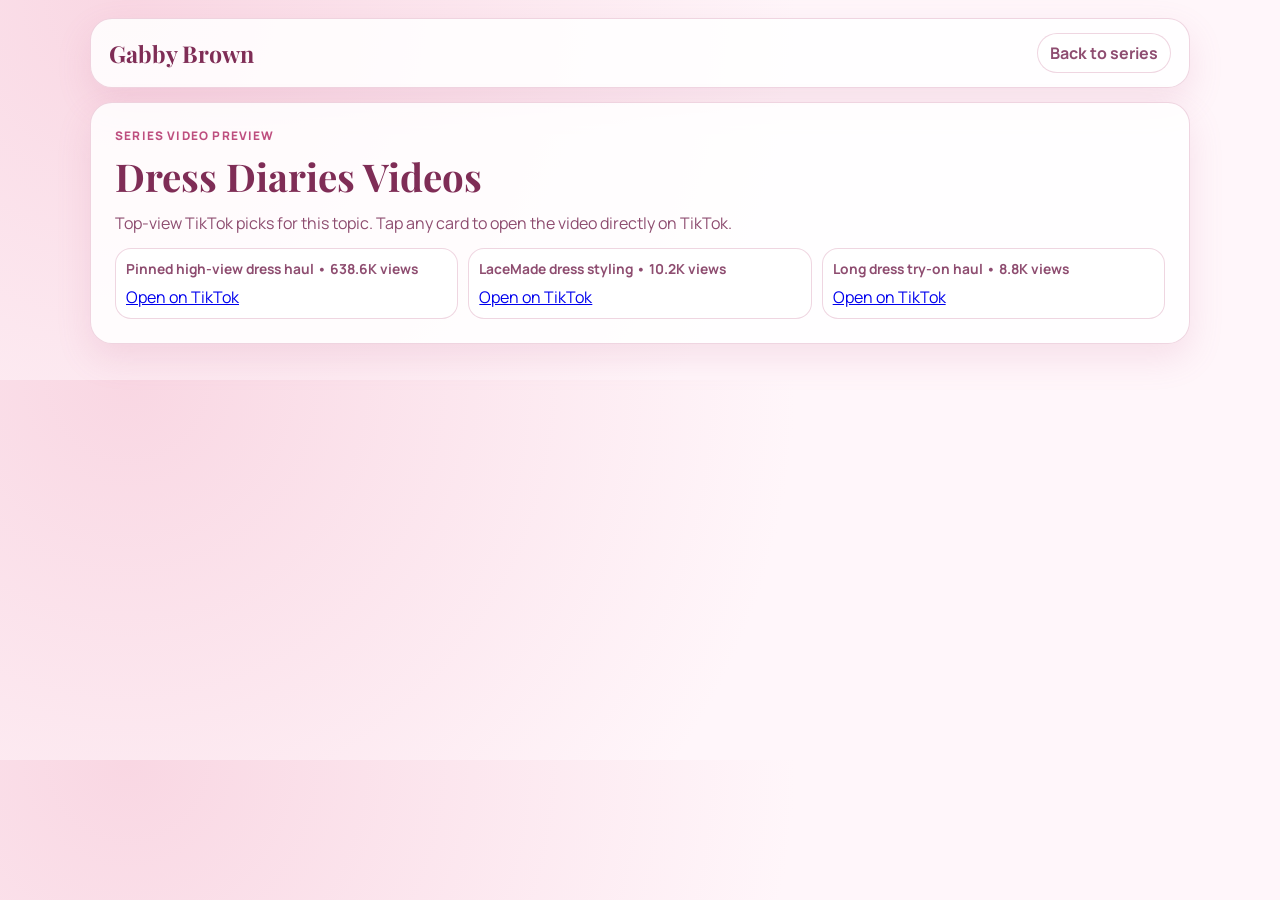
==== series-videos.html @ aa098380 "Add clickable series cards and topic video preview page" ====
<!DOCTYPE html>
<html lang="en">
<head>
  <meta charset="UTF-8">
  <meta name="viewport" content="width=device-width, initial-scale=1.0">
  <title>Series Topic Videos | Gabby Brown</title>
  <meta name="description" content="Preview top TikTok videos for each Feminine Fashion Series topic.">
  <link rel="preconnect" href="https://fonts.googleapis.com">
  <link rel="preconnect" href="https://fonts.gstatic.com" crossorigin>
  <link href="https://fonts.googleapis.com/css2?family=Playfair+Display:wght@600;700&family=Manrope:wght@400;500;700&display=swap" rel="stylesheet">
  <style>
    :root {
      --bg-a: #f9d7e3;
      --bg-b: #fff6fa;
      --ink: #672f4c;
      --ink-soft: #8e4d70;
      --line: rgba(198, 108, 149, 0.28);
      --card: rgba(255, 255, 255, 0.86);
      --title: #7f2d56;
    }

    * {
      box-sizing: border-box;
    }

    body {
      margin: 0;
      font-family: "Manrope", sans-serif;
      color: var(--ink);
      background: radial-gradient(circle at 10% 0%, var(--bg-a), var(--bg-b) 55%);
    }

    .wrap {
      width: min(1100px, 94vw);
      margin: 18px auto 36px;
      display: grid;
      gap: 14px;
    }

    .bar,
    .panel {
      border: 1px solid var(--line);
      border-radius: 22px;
      background: var(--card);
      box-shadow: 0 14px 34px rgba(198, 108, 149, 0.16);
    }

    .bar {
      padding: 14px 18px;
      display: flex;
      align-items: center;
      justify-content: space-between;
      gap: 12px;
    }

    .brand {
      text-decoration: none;
      color: var(--title);
      font-family: "Playfair Display", serif;
      font-weight: 700;
      font-size: 1.45rem;
    }

    .back {
      text-decoration: none;
      color: var(--ink-soft);
      font-weight: 700;
      border: 1px solid var(--line);
      border-radius: 999px;
      padding: 8px 12px;
      background: rgba(255, 255, 255, 0.78);
    }

    .panel {
      padding: clamp(16px, 2.8vw, 24px);
    }

    .kicker {
      margin: 0 0 6px;
      text-transform: uppercase;
      letter-spacing: 0.1em;
      font-size: 0.74rem;
      color: #be4f7f;
      font-weight: 800;
    }

    h1 {
      margin: 0;
      font-family: "Playfair Display", serif;
      color: var(--title);
      font-size: clamp(1.55rem, 4vw, 2.4rem);
    }

    .desc {
      margin: 10px 0 0;
      color: var(--ink-soft);
      max-width: 70ch;
    }

    .video-grid {
      margin-top: 14px;
      display: grid;
      grid-template-columns: repeat(3, minmax(0, 1fr));
      gap: 10px;
    }

    .video-card {
      border: 1px solid var(--line);
      border-radius: 16px;
      background: rgba(255, 255, 255, 0.85);
      padding: 10px;
    }

    .video-meta {
      margin: 0 0 8px;
      color: var(--ink-soft);
      font-size: 0.86rem;
      font-weight: 700;
    }

    .tiktok-embed {
      margin: 0 !important;
      min-width: 100% !important;
      max-width: 100% !important;
    }

    @media (max-width: 980px) {
      .video-grid {
        grid-template-columns: repeat(2, minmax(0, 1fr));
      }
    }

    @media (max-width: 700px) {
      .video-grid {
        grid-template-columns: 1fr;
      }
    }
  </style>
</head>
<body>
  <div class="wrap">
    <header class="bar">
      <a class="brand" href="index.html#top">Gabby Brown</a>
      <a class="back" href="index.html#story">Back to series</a>
    </header>

    <main class="panel">
      <p class="kicker">Series Video Preview</p>
      <h1 id="topic-title">Femenine Fashion Series</h1>
      <p class="desc">Top-view TikTok picks for this topic. Tap any card to open the video directly on TikTok.</p>
      <section id="video-grid" class="video-grid" aria-label="Topic video previews"></section>
    </main>
  </div>

  <script>
    const topicData = {
      "dress-diaries": {
        title: "Dress Diaries",
        videos: [
          { id: "7504461138743119135", views: "638.6K views", label: "Pinned high-view dress haul" },
          { id: "7647699747846802719", views: "10.2K views", label: "LaceMade dress styling" },
          { id: "7644378509011340574", views: "8.8K views", label: "Long dress try-on haul" }
        ]
      },
      "thrift-treasure": {
        title: "Thrift Treasure",
        videos: [
          { id: "7649543714284637471", views: "3.5K views", label: "Thrift with me episode" },
          { id: "7646166981535599903", views: "2.6K views", label: "Girly shopping haul" },
          { id: "7652154014557097246", views: "2.8K views", label: "Closet and thrift styling" }
        ]
      },
      "princess-parties": {
        title: "Princess Parties",
        videos: [
          { id: "7505909339182353695", views: "115.9K views", label: "Pinned pink picnic birthday" },
          { id: "7649133498279791903", views: "13.4K views", label: "Birthday gifts haul" },
          { id: "7650283305430011166", views: "12.6K views", label: "Birthday feminine haul" }
        ]
      },
      "girly-lifestyle": {
        title: "Girly Lifestyle",
        videos: [
          { id: "7643968802933198111", views: "26.2K views", label: "Summer lifestyle haul" },
          { id: "7621332280509828383", views: "24.7K views", label: "Spring dresses lifestyle" },
          { id: "7652533132226317599", views: "10.6K views", label: "Princess pajama routine" }
        ]
      },
      "closet-color-stories": {
        title: "Closet Color Stories",
        videos: [
          { id: "7652154014557097246", views: "2.8K views", label: "Closet dress combinations" },
          { id: "7651787353052187918", views: "12.5K views", label: "Pink tops and outfit palette" },
          { id: "7646958464853396767", views: "12.7K views", label: "Summer palette dress picks" }
        ]
      },
      "orlando-vlog-notes": {
        title: "Orlando Vlog Notes",
        videos: [
          { id: "7505909339182353695", views: "115.9K views", label: "Garden picnic day vlog" },
          { id: "7649017727415373087", views: "1.2K views", label: "Creator day style note" },
          { id: "7646166981535599903", views: "2.6K views", label: "Outings and shopping notes" }
        ]
      }
    };

    const params = new URLSearchParams(window.location.search);
    const topicKey = params.get("topic") || "dress-diaries";
    const topic = topicData[topicKey] || topicData["dress-diaries"];

    document.getElementById("topic-title").textContent = topic.title + " Videos";

    const grid = document.getElementById("video-grid");
    topic.videos.forEach((video) => {
      const card = document.createElement("article");
      card.className = "video-card";
      card.innerHTML = `
        <p class="video-meta">${video.label} • ${video.views}</p>
        <blockquote
          class="tiktok-embed"
          cite="https://www.tiktok.com/@gabbybrownr/video/${video.id}"
          data-video-id="${video.id}"
          style="max-width: 605px; min-width: 325px;"
        >
          <section>
            <a target="_blank" rel="noopener" href="https://www.tiktok.com/@gabbybrownr/video/${video.id}">
              Open on TikTok
            </a>
          </section>
        </blockquote>
      `;
      grid.appendChild(card);
    });
  </script>
  <script async src="https://www.tiktok.com/embed.js"></script>
</body>
</html>
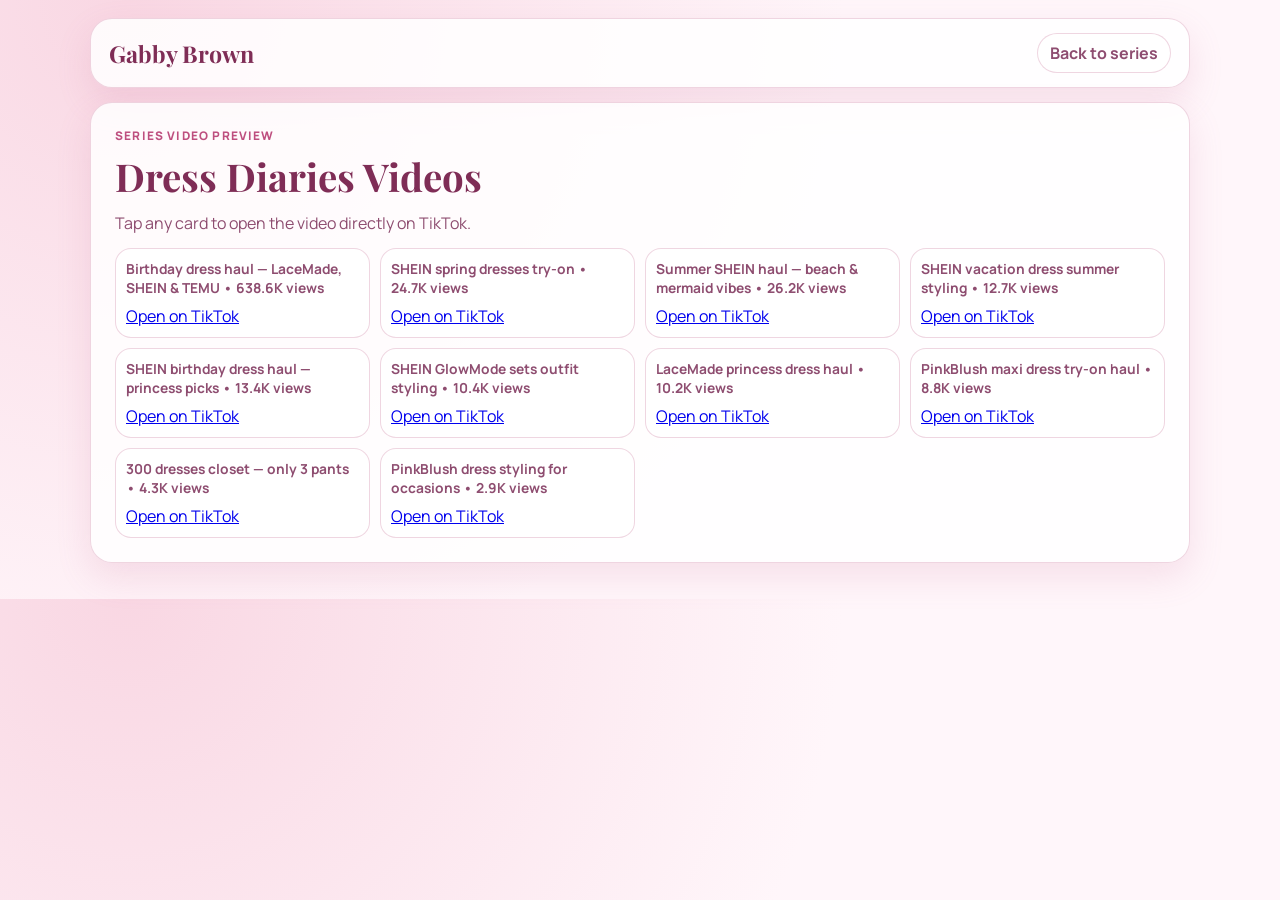
==== commit b94a8e43: "Expand series videos with all high-view content per topic" ====
--- a/series-videos.html
+++ b/series-videos.html
@@ -100,7 +100,7 @@
     .video-grid {
       margin-top: 14px;
       display: grid;
-      grid-template-columns: repeat(3, minmax(0, 1fr));
+      grid-template-columns: repeat(4, minmax(0, 1fr));
       gap: 10px;
     }
 
@@ -122,6 +122,12 @@
       margin: 0 !important;
       min-width: 100% !important;
       max-width: 100% !important;
+    }
+
+    @media (max-width: 1100px) {
+      .video-grid {
+        grid-template-columns: repeat(3, minmax(0, 1fr));
+      }
     }
 
     @media (max-width: 980px) {
@@ -147,7 +153,7 @@
     <main class="panel">
       <p class="kicker">Series Video Preview</p>
       <h1 id="topic-title">Femenine Fashion Series</h1>
-      <p class="desc">Top-view TikTok picks for this topic. Tap any card to open the video directly on TikTok.</p>
+      <p class="desc">Tap any card to open the video directly on TikTok.</p>
       <section id="video-grid" class="video-grid" aria-label="Topic video previews"></section>
     </main>
   </div>
@@ -157,49 +163,71 @@
       "dress-diaries": {
         title: "Dress Diaries",
         videos: [
-          { id: "7504461138743119135", views: "638.6K views", label: "Pinned high-view dress haul" },
-          { id: "7647699747846802719", views: "10.2K views", label: "LaceMade dress styling" },
-          { id: "7644378509011340574", views: "8.8K views", label: "Long dress try-on haul" }
+          { id: "7504461138743119135", views: "638.6K views", label: "Birthday dress haul — LaceMade, SHEIN & TEMU" },
+          { id: "7621332280509828383", views: "24.7K views",  label: "SHEIN spring dresses try-on" },
+          { id: "7643968802933198111", views: "26.2K views",  label: "Summer SHEIN haul — beach & mermaid vibes" },
+          { id: "7646958464853396767", views: "12.7K views",  label: "SHEIN vacation dress summer styling" },
+          { id: "7649133498279791903", views: "13.4K views",  label: "SHEIN birthday dress haul — princess picks" },
+          { id: "7644321950008970527", views: "10.4K views",  label: "SHEIN GlowMode sets outfit styling" },
+          { id: "7647699747846802719", views: "10.2K views",  label: "LaceMade princess dress haul" },
+          { id: "7644378509011340574", views: "8.8K views",   label: "PinkBlush maxi dress try-on haul" },
+          { id: "7651757456711748895", views: "4.3K views",   label: "300 dresses closet — only 3 pants" },
+          { id: "7652154014557097246", views: "2.9K views",   label: "PinkBlush dress styling for occasions" }
         ]
       },
       "thrift-treasure": {
         title: "Thrift Treasure",
         videos: [
-          { id: "7649543714284637471", views: "3.5K views", label: "Thrift with me episode" },
-          { id: "7646166981535599903", views: "2.6K views", label: "Girly shopping haul" },
-          { id: "7652154014557097246", views: "2.8K views", label: "Closet and thrift styling" }
+          { id: "7649543714284637471", views: "3.6K views",   label: "Thrift with me — Goodwill color palette finds" },
+          { id: "7646166981535599903", views: "2.7K views",   label: "Girly haul — Costa Rica boutique finds" },
+          { id: "7645808378064719134", views: "3.5K views",   label: "LaceMade princess dress — vintage lace find" },
+          { id: "7645124710027644191", views: "4.1K views",   label: "LaceMade birthday dress haul" },
+          { id: "7651757456711748895", views: "4.3K views",   label: "Closet tour — feminine dress collection" }
         ]
       },
       "princess-parties": {
         title: "Princess Parties",
         videos: [
-          { id: "7505909339182353695", views: "115.9K views", label: "Pinned pink picnic birthday" },
-          { id: "7649133498279791903", views: "13.4K views", label: "Birthday gifts haul" },
-          { id: "7650283305430011166", views: "12.6K views", label: "Birthday feminine haul" }
+          { id: "7505909339182353695", views: "115.9K views", label: "Garden picnic birthday — Bridgerton aesthetic" },
+          { id: "7504461138743119135", views: "638.6K views", label: "Birthday dress haul Pt.3 — princess fairy picks" },
+          { id: "7649133498279791903", views: "13.4K views",  label: "SHEIN birthday gifts haul — princess theme" },
+          { id: "7650283305430011166", views: "12.6K views",  label: "SHEIN feminine birthday haul" },
+          { id: "7645808378064719134", views: "3.5K views",   label: "LaceMade vintage princess dress" },
+          { id: "7645124710027644191", views: "4.1K views",   label: "LaceMade birthday dress worn at my party" }
         ]
       },
       "girly-lifestyle": {
         title: "Girly Lifestyle",
         videos: [
-          { id: "7643968802933198111", views: "26.2K views", label: "Summer lifestyle haul" },
-          { id: "7621332280509828383", views: "24.7K views", label: "Spring dresses lifestyle" },
-          { id: "7652533132226317599", views: "10.6K views", label: "Princess pajama routine" }
+          { id: "7643968802933198111", views: "26.2K views",  label: "Summer SHEIN haul — beach mermaid lifestyle" },
+          { id: "7621332280509828383", views: "24.7K views",  label: "SHEIN spring dresses — everyday feminine looks" },
+          { id: "7651787353052187918", views: "12.5K views",  label: "SHEIN pink top — favorite daily wear" },
+          { id: "7652533132226317599", views: "10.6K views",  label: "SHEIN PalaceNights princess pajama routine" },
+          { id: "7644321950008970527", views: "10.4K views",  label: "SHEIN GlowMode gym sets" },
+          { id: "7649017727415373087", views: "1.2K views",   label: "Wildflower Cases — new mermaid phone case" }
         ]
       },
       "closet-color-stories": {
         title: "Closet Color Stories",
         videos: [
-          { id: "7652154014557097246", views: "2.8K views", label: "Closet dress combinations" },
-          { id: "7651787353052187918", views: "12.5K views", label: "Pink tops and outfit palette" },
-          { id: "7646958464853396767", views: "12.7K views", label: "Summer palette dress picks" }
+          { id: "7504461138743119135", views: "638.6K views", label: "Dress haul — coquette floral palette" },
+          { id: "7646958464853396767", views: "12.7K views",  label: "SHEIN summer vacation dress palette" },
+          { id: "7651787353052187918", views: "12.5K views",  label: "Pink SHEIN top — color story everyday" },
+          { id: "7646166981535599903", views: "2.7K views",   label: "Costa Rica haul — feminine color palette" },
+          { id: "7644378509011340574", views: "8.8K views",   label: "PinkBlush floral maxi dresses color story" },
+          { id: "7651757456711748895", views: "4.3K views",   label: "300 dress closet palette tour" },
+          { id: "7652154014557097246", views: "2.9K views",   label: "PinkBlush occasion dresses — color variety" }
         ]
       },
       "orlando-vlog-notes": {
         title: "Orlando Vlog Notes",
         videos: [
-          { id: "7505909339182353695", views: "115.9K views", label: "Garden picnic day vlog" },
-          { id: "7649017727415373087", views: "1.2K views", label: "Creator day style note" },
-          { id: "7646166981535599903", views: "2.6K views", label: "Outings and shopping notes" }
+          { id: "7505909339182353695", views: "115.9K views", label: "Garden picnic birthday vlog — Orlando" },
+          { id: "7621332280509828383", views: "24.7K views",  label: "Spring SHEIN dresses — Orlando lifestyle" },
+          { id: "7643968802933198111", views: "26.2K views",  label: "Summer beach haul — Orlando mermaid vibes" },
+          { id: "7650283305430011166", views: "12.6K views",  label: "Birthday haul Orlando — feminine SHEIN" },
+          { id: "7649017727415373087", views: "1.2K views",   label: "New phone case — creator day in Orlando" },
+          { id: "7646166981535599903", views: "2.7K views",   label: "Shopping day — Costa Rica travel content" }
         ]
       }
     };
